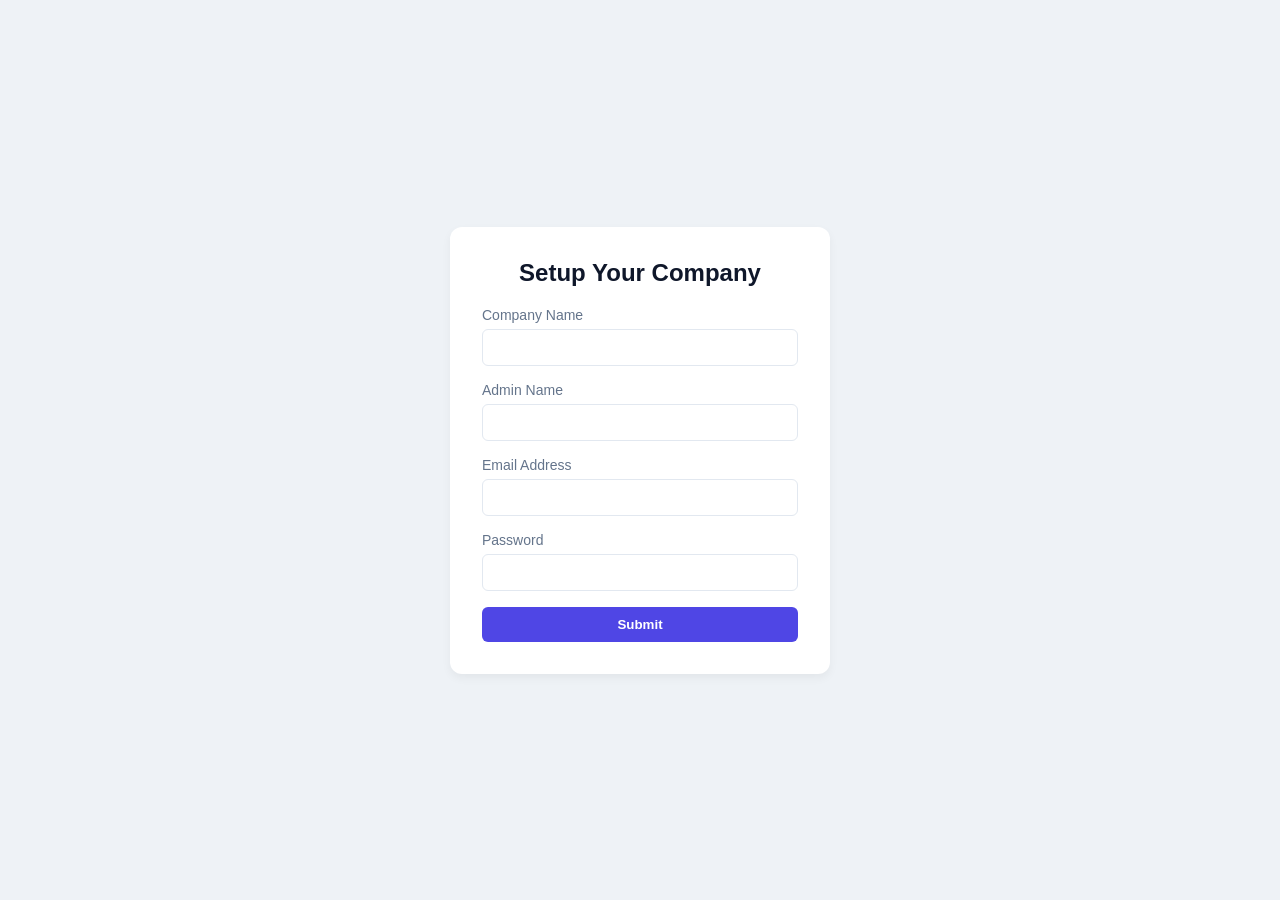
==== index.html @ 59bc57a3 "first commit" ====
<!DOCTYPE html>
<html lang="en">
<head>
  <meta charset="UTF-8">
  <meta name="viewport" content="width=device-width, initial-scale=1.0">
  <title>HCM Lite - Login</title>
  <link rel="stylesheet" href="css/style.css">
</head>
<body style="justify-content: center; align-items: center; background: #eef2f6;">
  <div style="background: white; padding: 32px; border-radius: 12px; width: 380px; box-shadow: 0 4px 10px rgba(0,0,0,0.05);">
    <h2 id="formTitle" style="margin-bottom: 20px; text-align: center;">Login to HCM Lite</h2>
    
    <form id="authForm">
      <div id="companySetupFields" style="display: none;">
        <div class="form-group">
          <label>Company Name</label>
          <input type="text" id="setupCompanyName">
        </div>
        <div class="form-group">
          <label>Admin Name</label>
          <input type="text" id="setupAdminName">
        </div>
      </div>

      <div class="form-group">
        <label>Email Address</label>
        <input type="email" id="authEmail" required>
      </div>

      <div class="form-group">
        <label>Password</label>
        <input type="password" id="authPassword" required>
      </div>

      <button type="submit" class="btn-primary" style="width: 100%;">Submit</button>
    </form>
  </div>

  <script src="js/storage.js"></script>
  <script src="js/auth.js"></script>
  <script>
    const company = DB.getCompany();
    const setupFields = document.getElementById("companySetupFields");
    const formTitle = document.getElementById("formTitle");

    if (!company) {
      formTitle.innerText = "Setup Your Company";
      setupFields.style.display = "block";
    }

    document.getElementById("authForm").addEventListener("submit", (e) => {
      e.preventDefault();
      
      if (!company) {
        const compName = document.getElementById("setupCompanyName").value;
        const adminName = document.getElementById("setupAdminName").value;
        const email = document.getElementById("authEmail").value;
        const password = document.getElementById("authPassword").value;

        DB.setCompany({
          name: compName,
          startTime: "09:00",
          graceMinutes: 15,
          leaveQuota: 20
        });

        const adminUser = {
          id: Date.now(),
          name: adminName,
          email: email,
          password: password,
          role: "admin",
          department: "Management",
          salary: 0
        };

        DB.setUsers([adminUser]);
        DB.setSession(adminUser);
        window.location.href = "admin.html";
      } else {
        const email = document.getElementById("authEmail").value;
        const password = document.getElementById("authPassword").value;
        const users = DB.getUsers();

        const user = users.find(u => u.email === email && u.password === password);
        if (user) {
          DB.setSession(user);
          if (user.role === "admin") window.location.href = "admin.html";
          else window.location.href = "employee.html";
        } else {
          alert("Invalid Email or Password");
        }
      }
    });
  </script>
</body>
</html>
---- css/style.css ----
:root {
  --primary: #4f46e5;
  --primary-hover: #4338ca;
  --bg-main: #f8fafc;
  --card-bg: #ffffff;
  --text-dark: #0f172a;
  --text-muted: #64748b;
  --border-color: #e2e8f0;
  --success: #10b981;
  --warning: #f59e0b;
  --danger: #ef4444;
}

* {
  box-sizing: border-box;
  margin: 0;
  padding: 0;
  font-family: -apple-system, BlinkMacSystemFont, "Segoe UI", Roboto, Helvetica, Arial, sans-serif;
}

body {
  background-color: var(--bg-main);
  color: var(--text-dark);
  min-height: 100vh;
  display: flex;
  overflow-x: hidden;
}

.sidebar {
  width: 260px;
  background: var(--card-bg);
  border-right: 1px solid var(--border-color);
  display: flex;
  flex-direction: column;
  position: fixed;
  height: 100vh;
  top: 0;
  left: 0;
  z-index: 100;
}

.sidebar-header {
  padding: 20px;
  border-bottom: 1px solid var(--border-color);
}

.sidebar-header h2 {
  font-size: 1.25rem;
  color: var(--primary);
}

.sidebar-nav {
  padding: 20px 0;
  flex: 1;
}

.sidebar-nav a {
  display: flex;
  align-items: center;
  padding: 12px 24px;
  color: var(--text-muted);
  text-decoration: none;
  font-weight: 500;
  transition: all 0.2s;
}

.sidebar-nav a:hover, .sidebar-nav a.active {
  color: var(--primary);
  background: #f1f5f9;
  border-left: 4px solid var(--primary);
}

.main-wrapper {
  margin-left: 260px;
  flex: 1;
  display: flex;
  flex-direction: column;
  min-width: 0;
}

header {
  height: 64px;
  background: var(--card-bg);
  border-bottom: 1px solid var(--border-color);
  display: flex;
  align-items: center;
  justify-content: space-between;
  padding: 0 32px;
}

.header-user {
  display: flex;
  align-items: center;
  gap: 16px;
}

.btn-logout {
  background: transparent;
  border: 1px solid var(--border-color);
  padding: 6px 12px;
  border-radius: 6px;
  cursor: pointer;
}

.content-area {
  padding: 24px;
  flex: 1;
  max-width: 100%;
}

.card-grid {
  display: grid;
  grid-template-columns: repeat(auto-fit, minmax(200px, 1fr));
  gap: 16px;
  margin-bottom: 24px;
}

.stat-card {
  background: var(--card-bg);
  padding: 20px;
  border-radius: 8px;
  border: 1px solid var(--border-color);
}

.stat-card h3 {
  font-size: 0.875rem;
  color: var(--text-muted);
  margin-bottom: 8px;
}

.stat-card .value {
  font-size: 1.75rem;
  font-weight: 700;
}

.charts-container {
  display: grid;
  grid-template-columns: 2fr 1fr;
  gap: 20px;
  width: 100%;
}

.chart-box {
  background: var(--card-bg);
  padding: 20px;
  border-radius: 8px;
  border: 1px solid var(--border-color);
  min-width: 0;
}

.data-table-container {
  background: var(--card-bg);
  border-radius: 8px;
  border: 1px solid var(--border-color);
  overflow-x: auto;
}

table {
  width: 100%;
  border-collapse: collapse;
  text-align: left;
}

th, td {
  padding: 12px 16px;
  border-bottom: 1px solid var(--border-color);
}

th {
  background: #f8fafc;
  font-size: 0.75rem;
  text-transform: uppercase;
  color: var(--text-muted);
}

.btn-primary {
  background: var(--primary);
  color: white;
  border: none;
  padding: 10px 18px;
  border-radius: 6px;
  font-weight: 600;
  cursor: pointer;
}

.btn-primary:hover {
  background: var(--primary-hover);
}

.form-group {
  margin-bottom: 16px;
}

.form-group label {
  display: block;
  font-size: 0.875rem;
  margin-bottom: 6px;
  color: var(--text-muted);
}

.form-group input, .form-group select {
  width: 100%;
  padding: 10px;
  border: 1px solid var(--border-color);
  border-radius: 6px;
}

.error-text {
  color: var(--danger);
  font-size: 0.75rem;
  margin-top: 4px;
}

.badge {
  padding: 4px 8px;
  border-radius: 12px;
  font-size: 0.75rem;
  font-weight: 600;
}

.badge-success { background: #d1fae5; color: #065f46; }
.badge-warning { background: #fef3c7; color: #92400e; }
.badge-danger { background: #fee2e2; color: #991b1b; }

.chat-toggle-btn {
  position: fixed;
  bottom: 24px;
  right: 24px;
  background: var(--primary);
  color: white;
  border: none;
  padding: 12px 20px;
  border-radius: 30px;
  font-weight: 600;
  cursor: pointer;
  box-shadow: 0 4px 12px rgba(0,0,0,0.15);
  z-index: 1001;
}

.chat-widget {
  position: fixed;
  bottom: 80px;
  right: 24px;
  width: 320px;
  height: 400px;
  background: var(--card-bg);
  border: 1px solid var(--border-color);
  border-radius: 12px;
  box-shadow: 0 10px 25px -3px rgba(0,0,0,0.15);
  display: none;
  flex-direction: column;
  z-index: 1000;
}

.chat-widget.active {
  display: flex;
}

.chat-header {
  padding: 12px 16px;
  background: var(--primary);
  color: white;
  border-radius: 12px 12px 0 0;
  font-weight: 600;
  display: flex;
  justify-content: space-between;
  align-items: center;
}

.chat-messages {
  flex: 1;
  padding: 12px;
  overflow-y: auto;
  display: flex;
  flex-direction: column;
  gap: 8px;
}

.chat-msg {
  padding: 8px 12px;
  border-radius: 8px;
  max-width: 80%;
  font-size: 0.875rem;
}

.chat-msg.user {
  background: #e0e7ff;
  align-self: flex-end;
}

.chat-msg.bot {
  background: #f1f5f9;
  align-self: flex-start;
}

.chat-input {
  display: flex;
  padding: 8px;
  border-top: 1px solid var(--border-color);
}

.chat-input input {
  flex: 1;
  border: none;
  padding: 6px;
  outline: none;
}

@media (max-width: 1024px) {
  .charts-container {
    grid-template-columns: 1fr;
  }
}

@media (max-width: 768px) {
  .sidebar {
    width: 100%;
    height: auto;
    position: relative;
  }
  .main-wrapper {
    margin-left: 0;
  }
  .content-area {
    padding: 16px;
  }
}

@media print {
  .sidebar, header, .btn-primary, .chat-widget, .chat-toggle-btn {
    display: none !important;
  }
  .main-wrapper {
    margin-left: 0 !important;
  }
}
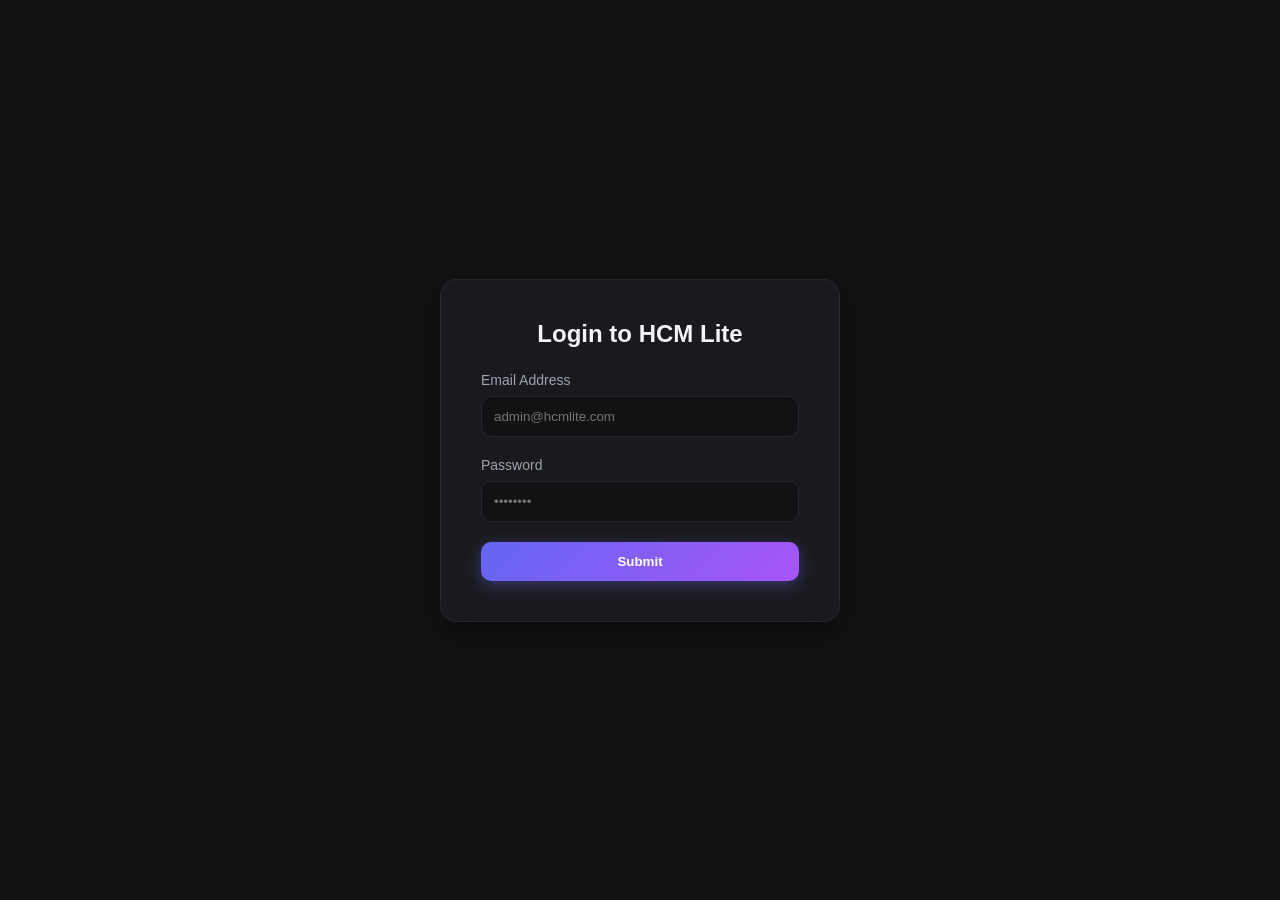
==== commit bc01bdb3: "first-commit" ====
--- a/index.html
+++ b/index.html
@@ -3,95 +3,50 @@
 <head>
   <meta charset="UTF-8">
   <meta name="viewport" content="width=device-width, initial-scale=1.0">
-  <title>HCM Lite - Login</title>
+  <title>Login - HCM Lite</title>
   <link rel="stylesheet" href="css/style.css">
+  <style>
+    body {
+      display: flex;
+      justify-content: center;
+      align-items: center;
+      height: 100vh;
+      background-color: var(--bg-main);
+    }
+    .login-card {
+      background: var(--card-bg);
+      padding: 40px;
+      border-radius: 16px;
+      border: 1px solid var(--border-color);
+      width: 100%;
+      max-width: 400px;
+      box-shadow: 0 10px 30px rgba(0,0,0,0.4);
+    }
+    .login-card h2 {
+      margin-bottom: 24px;
+      color: var(--text-dark);
+      text-align: center;
+    }
+  </style>
 </head>
-<body style="justify-content: center; align-items: center; background: #eef2f6;">
-  <div style="background: white; padding: 32px; border-radius: 12px; width: 380px; box-shadow: 0 4px 10px rgba(0,0,0,0.05);">
-    <h2 id="formTitle" style="margin-bottom: 20px; text-align: center;">Login to HCM Lite</h2>
-    
-    <form id="authForm">
-      <div id="companySetupFields" style="display: none;">
-        <div class="form-group">
-          <label>Company Name</label>
-          <input type="text" id="setupCompanyName">
-        </div>
-        <div class="form-group">
-          <label>Admin Name</label>
-          <input type="text" id="setupAdminName">
-        </div>
-      </div>
-
+<body>
+  <div class="login-card">
+    <h2>Login to HCM Lite</h2>
+    <form id="loginForm" onsubmit="handleLogin(event)">
       <div class="form-group">
         <label>Email Address</label>
-        <input type="email" id="authEmail" required>
+        <input type="email" id="loginEmail" required placeholder="admin@hcmlite.com">
       </div>
-
       <div class="form-group">
         <label>Password</label>
-        <input type="password" id="authPassword" required>
+        <input type="password" id="loginPassword" required placeholder="••••••••">
       </div>
-
+      <div id="loginError" class="error-text" style="margin-bottom: 12px; text-align: center;"></div>
       <button type="submit" class="btn-primary" style="width: 100%;">Submit</button>
     </form>
   </div>
 
   <script src="js/storage.js"></script>
   <script src="js/auth.js"></script>
-  <script>
-    const company = DB.getCompany();
-    const setupFields = document.getElementById("companySetupFields");
-    const formTitle = document.getElementById("formTitle");
-
-    if (!company) {
-      formTitle.innerText = "Setup Your Company";
-      setupFields.style.display = "block";
-    }
-
-    document.getElementById("authForm").addEventListener("submit", (e) => {
-      e.preventDefault();
-      
-      if (!company) {
-        const compName = document.getElementById("setupCompanyName").value;
-        const adminName = document.getElementById("setupAdminName").value;
-        const email = document.getElementById("authEmail").value;
-        const password = document.getElementById("authPassword").value;
-
-        DB.setCompany({
-          name: compName,
-          startTime: "09:00",
-          graceMinutes: 15,
-          leaveQuota: 20
-        });
-
-        const adminUser = {
-          id: Date.now(),
-          name: adminName,
-          email: email,
-          password: password,
-          role: "admin",
-          department: "Management",
-          salary: 0
-        };
-
-        DB.setUsers([adminUser]);
-        DB.setSession(adminUser);
-        window.location.href = "admin.html";
-      } else {
-        const email = document.getElementById("authEmail").value;
-        const password = document.getElementById("authPassword").value;
-        const users = DB.getUsers();
-
-        const user = users.find(u => u.email === email && u.password === password);
-        if (user) {
-          DB.setSession(user);
-          if (user.role === "admin") window.location.href = "admin.html";
-          else window.location.href = "employee.html";
-        } else {
-          alert("Invalid Email or Password");
-        }
-      }
-    });
-  </script>
 </body>
 </html>
--- a/css/style.css
+++ b/css/style.css
@@ -1,11 +1,11 @@
 :root {
-  --primary: #4f46e5;
-  --primary-hover: #4338ca;
-  --bg-main: #f8fafc;
-  --card-bg: #ffffff;
-  --text-dark: #0f172a;
-  --text-muted: #64748b;
-  --border-color: #e2e8f0;
+  --bg-main: #121214;
+  --card-bg: #1a1a1e;
+  --primary: #6366f1;
+  --primary-gradient: linear-gradient(135deg, #6366f1 0%, #a855f7 100%);
+  --text-dark: #f3f4f6;
+  --text-muted: #9ca3af;
+  --border-color: #27272a;
   --success: #10b981;
   --warning: #f59e0b;
   --danger: #ef4444;
@@ -37,37 +37,44 @@
   top: 0;
   left: 0;
   z-index: 100;
+  transition: transform 0.3s ease;
 }
 
 .sidebar-header {
-  padding: 20px;
-  border-bottom: 1px solid var(--border-color);
+  padding: 24px;
+  display: flex;
+  justify-content: space-between;
+  align-items: center;
 }
 
 .sidebar-header h2 {
   font-size: 1.25rem;
-  color: var(--primary);
+  color: var(--text-dark);
+  font-weight: 700;
 }
 
 .sidebar-nav {
-  padding: 20px 0;
+  padding: 10px 0;
   flex: 1;
 }
 
 .sidebar-nav a {
   display: flex;
   align-items: center;
-  padding: 12px 24px;
+  padding: 14px 24px;
   color: var(--text-muted);
   text-decoration: none;
   font-weight: 500;
+  font-size: 0.95rem;
   transition: all 0.2s;
+  border-radius: 0 25px 25px 0;
+  margin: 4px 12px 4px 0;
 }
 
 .sidebar-nav a:hover, .sidebar-nav a.active {
-  color: var(--primary);
-  background: #f1f5f9;
-  border-left: 4px solid var(--primary);
+  color: #ffffff;
+  background: var(--primary-gradient);
+  box-shadow: 0 4px 15px rgba(99, 102, 241, 0.4);
 }
 
 .main-wrapper {
@@ -76,12 +83,13 @@
   display: flex;
   flex-direction: column;
   min-width: 0;
+  width: calc(100% - 260px);
+  background-color: var(--bg-main);
 }
 
 header {
-  height: 64px;
-  background: var(--card-bg);
-  border-bottom: 1px solid var(--border-color);
+  height: 72px;
+  background: var(--bg-main);
   display: flex;
   align-items: center;
   justify-content: space-between;
@@ -92,161 +100,196 @@
   display: flex;
   align-items: center;
   gap: 16px;
+  color: var(--text-muted);
+}
+
+.mobile-menu-btn {
+  display: none;
+  background: none;
+  border: none;
+  font-size: 1.5rem;
+  cursor: pointer;
+  color: var(--text-dark);
 }
 
 .btn-logout {
-  background: transparent;
-  border: 1px solid var(--border-color);
-  padding: 6px 12px;
-  border-radius: 6px;
+  background: var(--card-bg);
+  color: var(--text-muted);
+  border: 1px solid var(--border-color);
+  padding: 8px 16px;
+  border-radius: 8px;
   cursor: pointer;
+  transition: all 0.2s;
+}
+
+.btn-logout:hover {
+  color: #fff;
+  background: #27272a;
 }
 
 .content-area {
-  padding: 24px;
+  padding: 32px;
   flex: 1;
   max-width: 100%;
 }
 
 .card-grid {
   display: grid;
-  grid-template-columns: repeat(auto-fit, minmax(200px, 1fr));
-  gap: 16px;
-  margin-bottom: 24px;
+  grid-template-columns: repeat(auto-fit, minmax(220px, 1fr));
+  gap: 20px;
+  margin-bottom: 32px;
 }
 
 .stat-card {
   background: var(--card-bg);
-  padding: 20px;
-  border-radius: 8px;
-  border: 1px solid var(--border-color);
+  padding: 24px;
+  border-radius: 16px;
+  border: 1px solid var(--border-color);
+  box-shadow: 0 4px 20px rgba(0,0,0,0.2);
 }
 
 .stat-card h3 {
   font-size: 0.875rem;
   color: var(--text-muted);
-  margin-bottom: 8px;
+  margin-bottom: 12px;
+  font-weight: 500;
 }
 
 .stat-card .value {
-  font-size: 1.75rem;
+  font-size: 2rem;
   font-weight: 700;
+  color: var(--text-dark);
 }
 
 .charts-container {
   display: grid;
   grid-template-columns: 2fr 1fr;
-  gap: 20px;
+  gap: 24px;
   width: 100%;
 }
 
 .chart-box {
   background: var(--card-bg);
-  padding: 20px;
-  border-radius: 8px;
+  padding: 24px;
+  border-radius: 16px;
   border: 1px solid var(--border-color);
   min-width: 0;
+  box-shadow: 0 4px 20px rgba(0,0,0,0.2);
 }
 
 .data-table-container {
   background: var(--card-bg);
-  border-radius: 8px;
+  border-radius: 16px;
   border: 1px solid var(--border-color);
   overflow-x: auto;
+  width: 100%;
+  box-shadow: 0 4px 20px rgba(0,0,0,0.2);
 }
 
 table {
   width: 100%;
   border-collapse: collapse;
   text-align: left;
+  min-width: 500px;
 }
 
 th, td {
-  padding: 12px 16px;
+  padding: 16px 20px;
   border-bottom: 1px solid var(--border-color);
+  color: var(--text-dark);
 }
 
 th {
-  background: #f8fafc;
+  background: rgba(255, 255, 255, 0.02);
   font-size: 0.75rem;
   text-transform: uppercase;
   color: var(--text-muted);
+  letter-spacing: 0.05em;
 }
 
 .btn-primary {
-  background: var(--primary);
+  background: var(--primary-gradient);
   color: white;
   border: none;
-  padding: 10px 18px;
-  border-radius: 6px;
+  padding: 12px 20px;
+  border-radius: 10px;
   font-weight: 600;
   cursor: pointer;
+  box-shadow: 0 4px 15px rgba(99, 102, 241, 0.4);
+  transition: opacity 0.2s;
 }
 
 .btn-primary:hover {
-  background: var(--primary-hover);
+  opacity: 0.9;
 }
 
 .form-group {
-  margin-bottom: 16px;
+  margin-bottom: 20px;
 }
 
 .form-group label {
   display: block;
   font-size: 0.875rem;
-  margin-bottom: 6px;
+  margin-bottom: 8px;
   color: var(--text-muted);
 }
 
 .form-group input, .form-group select {
   width: 100%;
-  padding: 10px;
-  border: 1px solid var(--border-color);
-  border-radius: 6px;
+  padding: 12px;
+  background: var(--bg-main);
+  border: 1px solid var(--border-color);
+  color: var(--text-dark);
+  border-radius: 10px;
+  outline: none;
+}
+
+.form-group input:focus, .form-group select:focus {
+  border-color: var(--primary);
 }
 
 .error-text {
   color: var(--danger);
   font-size: 0.75rem;
-  margin-top: 4px;
+  margin-top: 6px;
 }
 
 .badge {
-  padding: 4px 8px;
-  border-radius: 12px;
+  padding: 6px 12px;
+  border-radius: 20px;
   font-size: 0.75rem;
   font-weight: 600;
 }
 
-.badge-success { background: #d1fae5; color: #065f46; }
-.badge-warning { background: #fef3c7; color: #92400e; }
-.badge-danger { background: #fee2e2; color: #991b1b; }
+.badge-success { background: rgba(16, 185, 129, 0.15); color: #34d399; }
+.badge-warning { background: rgba(245, 158, 11, 0.15); color: #fbbf24; }
+.badge-danger { background: rgba(239, 68, 68, 0.15); color: #f87171; }
 
 .chat-toggle-btn {
   position: fixed;
   bottom: 24px;
   right: 24px;
-  background: var(--primary);
+  background: var(--primary-gradient);
   color: white;
   border: none;
-  padding: 12px 20px;
+  padding: 14px 24px;
   border-radius: 30px;
   font-weight: 600;
   cursor: pointer;
-  box-shadow: 0 4px 12px rgba(0,0,0,0.15);
+  box-shadow: 0 6px 20px rgba(99, 102, 241, 0.5);
   z-index: 1001;
 }
 
 .chat-widget {
   position: fixed;
-  bottom: 80px;
+  bottom: 90px;
   right: 24px;
-  width: 320px;
-  height: 400px;
-  background: var(--card-bg);
-  border: 1px solid var(--border-color);
-  border-radius: 12px;
-  box-shadow: 0 10px 25px -3px rgba(0,0,0,0.15);
+  width: 340px;
+  height: 420px;
+  background: var(--card-bg) !important;
+  border: 1px solid var(--border-color);
+  border-radius: 16px;
+  box-shadow: 0 10px 30px rgba(0,0,0,0.4);
   display: none;
   flex-direction: column;
   z-index: 1000;
@@ -257,10 +300,10 @@
 }
 
 .chat-header {
-  padding: 12px 16px;
-  background: var(--primary);
+  padding: 16px;
+  background: var(--primary-gradient);
   color: white;
-  border-radius: 12px 12px 0 0;
+  border-radius: 16px 16px 0 0;
   font-weight: 600;
   display: flex;
   justify-content: space-between;
@@ -269,41 +312,75 @@
 
 .chat-messages {
   flex: 1;
+  padding: 16px;
+  overflow-y: auto;
+  display: flex;
+  flex-direction: column;
+  gap: 10px;
+  color: var(--text-dark);
+}
+
+.chat-msg {
+  padding: 10px 14px;
+  border-radius: 10px;
+  max-width: 80%;
+  font-size: 0.875rem;
+}
+
+.chat-msg.user {
+  background: rgba(99, 102, 241, 0.2);
+  color: #a5b4fc;
+  align-self: flex-end;
+}
+
+.chat-msg.bot {
+  background: rgba(255, 255, 255, 0.05);
+  color: var(--text-dark);
+  align-self: flex-start;
+}
+
+.chat-input {
+  display: flex;
   padding: 12px;
-  overflow-y: auto;
-  display: flex;
-  flex-direction: column;
-  gap: 8px;
-}
-
-.chat-msg {
+  border-top: 1px solid var(--border-color);
+  background: var(--card-bg);
+  border-radius: 0 0 16px 16px;
+}
+
+.chat-input input {
+  flex: 1;
+  background: var(--bg-main);
+  border: 1px solid var(--border-color);
+  color: var(--text-dark);
   padding: 8px 12px;
   border-radius: 8px;
-  max-width: 80%;
-  font-size: 0.875rem;
-}
-
-.chat-msg.user {
-  background: #e0e7ff;
-  align-self: flex-end;
-}
-
-.chat-msg.bot {
-  background: #f1f5f9;
-  align-self: flex-start;
-}
-
-.chat-input {
-  display: flex;
-  padding: 8px;
-  border-top: 1px solid var(--border-color);
-}
-
-.chat-input input {
-  flex: 1;
-  border: none;
-  padding: 6px;
   outline: none;
+}
+
+div[style*="background: white"], 
+div[style*="background: #fff"], 
+div[style*="background:#fff"], 
+div[style*="background:#ffffff"],
+div[style*="background: white;"] {
+  background: var(--card-bg) !important;
+  color: var(--text-dark) !important;
+  border: 1px solid var(--border-color) !important;
+}
+
+div[style*="background: white"] input, 
+div[style*="background: white"] select,
+div[style*="background: #fff"] input,
+div[style*="background: #fff"] select {
+  background: var(--bg-main) !important;
+  color: var(--text-dark) !important;
+  border: 1px solid var(--border-color) !important;
+}
+
+div[style*="background: white"] p,
+div[style*="background: white"] h2,
+div[style*="background: white"] h3,
+div[style*="background: white"] label {
+  color: var(--text-dark) !important;
 }
 
 @media (max-width: 1024px) {
@@ -314,23 +391,34 @@
 
 @media (max-width: 768px) {
   .sidebar {
-    width: 100%;
-    height: auto;
-    position: relative;
+    transform: translateX(-100%);
+  }
+  .sidebar.mobile-open {
+    transform: translateX(0);
   }
   .main-wrapper {
     margin-left: 0;
+    width: 100%;
+  }
+  .mobile-menu-btn {
+    display: inline-block;
   }
   .content-area {
-    padding: 16px;
+    padding: 20px;
+  }
+  .chat-widget {
+    width: calc(100% - 32px);
+    right: 16px;
+    bottom: 16px;
   }
 }
 
 @media print {
-  .sidebar, header, .btn-primary, .chat-widget, .chat-toggle-btn {
+  .sidebar, header, .btn-primary, .mobile-menu-btn {
     display: none !important;
   }
   .main-wrapper {
     margin-left: 0 !important;
+    width: 100% !important;
   }
 }
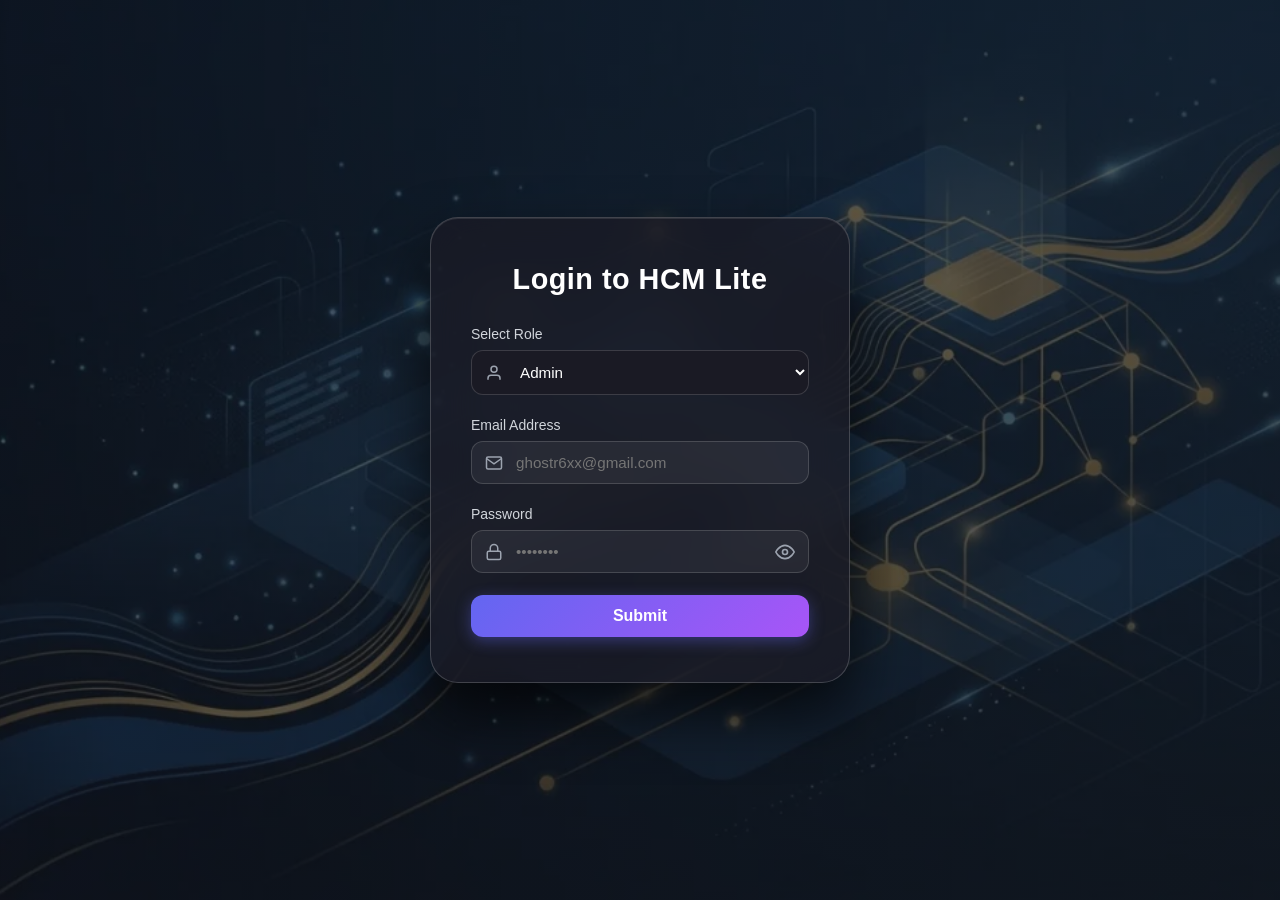
==== commit f4a8fe6f: "first commit" ====
--- a/index.html
+++ b/index.html
@@ -3,43 +3,37 @@
 <head>
   <meta charset="UTF-8">
   <meta name="viewport" content="width=device-width, initial-scale=1.0">
-  <title>Login - HCM Lite</title>
+  <title>Login to HCM Lite</title>
   <link rel="stylesheet" href="css/style.css">
-  <style>
-    body {
-      display: flex;
-      justify-content: center;
-      align-items: center;
-      height: 100vh;
-      background-color: var(--bg-main);
-    }
-    .login-card {
-      background: var(--card-bg);
-      padding: 40px;
-      border-radius: 16px;
-      border: 1px solid var(--border-color);
-      width: 100%;
-      max-width: 400px;
-      box-shadow: 0 10px 30px rgba(0,0,0,0.4);
-    }
-    .login-card h2 {
-      margin-bottom: 24px;
-      color: var(--text-dark);
-      text-align: center;
-    }
-  </style>
 </head>
 <body>
   <div class="login-card">
     <h2>Login to HCM Lite</h2>
     <form id="loginForm" onsubmit="handleLogin(event)">
       <div class="form-group">
+        <label>Select Role</label>
+        <div class="input-wrapper">
+          <svg class="left-icon" viewBox="0 0 24 24" stroke-width="2"><path d="M20 21v-2a4 4 0 0 0-4-4H8a4 4 0 0 0-4 4v2"></path><circle cx="12" cy="7" r="4"></circle></svg>
+          <select id="loginRole" required>
+            <option value="admin">Admin</option>
+            <option value="employee">Employee</option>
+          </select>
+        </div>
+      </div>
+      <div class="form-group">
         <label>Email Address</label>
-        <input type="email" id="loginEmail" required placeholder="admin@hcmlite.com">
+        <div class="input-wrapper">
+          <svg class="left-icon" viewBox="0 0 24 24" stroke-width="2"><path d="M4 4h16c1.1 0 2 .9 2 2v12c0 1.1-.9 2-2 2H4c-1.1 0-2-.9-2-2V6c0-1.1.9-2 2-2z"></path><polyline points="22,6 12,13 2,6"></polyline></svg>
+          <input type="email" id="loginEmail" required placeholder="ghostr6xx@gmail.com">
+        </div>
       </div>
       <div class="form-group">
         <label>Password</label>
-        <input type="password" id="loginPassword" required placeholder="••••••••">
+        <div class="input-wrapper">
+          <svg class="left-icon" viewBox="0 0 24 24" stroke-width="2"><rect x="3" y="11" width="18" height="11" rx="2" ry="2"></rect><path d="M7 11V7a5 5 0 0 1 10 0v4"></path></svg>
+          <input type="password" id="loginPassword" required placeholder="••••••••">
+          <svg class="toggle-password" id="eyeIcon" viewBox="0 0 24 24" stroke-width="2" onclick="togglePassword()"><path d="M1 12s4-8 11-8 11 8 11 8-4 8-11 8-11-8-11-8z"></path><circle cx="12" cy="12" r="3"></circle></svg>
+        </div>
       </div>
       <div id="loginError" class="error-text" style="margin-bottom: 12px; text-align: center;"></div>
       <button type="submit" class="btn-primary" style="width: 100%;">Submit</button>
@@ -48,5 +42,18 @@
 
   <script src="js/storage.js"></script>
   <script src="js/auth.js"></script>
+  <script>
+    function togglePassword() {
+      const pwdInput = document.getElementById("loginPassword");
+      const eyeIcon = document.getElementById("eyeIcon");
+      if (pwdInput.type === "password") {
+        pwdInput.type = "text";
+        eyeIcon.innerHTML = '<path d="M17.94 17.94A10.07 10.07 0 0 1 12 20c-7 0-11-8-11-8a18.45 18.45 0 0 1 5.06-5.94M9.9 4.24A9.12 9.12 0 0 1 12 4c7 0 11 8 11 8a18.5 18.5 0 0 1-2.16 3.19m-6.72-1.07a3 3 0 1 1-4.24-4.24"></path><line x1="1" y1="1" x2="23" y2="23"></line>';
+      } else {
+        pwdInput.type = "password";
+        eyeIcon.innerHTML = '<path d="M1 12s4-8 11-8 11 8 11 8-4 8-11 8-11-8-11-8z"></path><circle cx="12" cy="12" r="3"></circle>';
+      }
+    }
+  </script>
 </body>
 </html>
--- a/css/style.css
+++ b/css/style.css
@@ -19,16 +19,114 @@
 }
 
 body {
-  background-color: var(--bg-main);
+  background: linear-gradient(135deg, rgba(18, 18, 20, 0.6), rgba(18, 18, 20, 0.75)), 
+              url('/images/bg-image.jpg') no-repeat center center fixed;
+  background-size: cover;
   color: var(--text-dark);
   min-height: 100vh;
   display: flex;
+  justify-content: center;
+  align-items: center;
   overflow-x: hidden;
+}
+
+.login-card {
+  position: relative;
+  z-index: 2;
+  background: rgba(26, 26, 36, 0.75);
+  backdrop-filter: blur(25px);
+  -webkit-backdrop-filter: blur(25px);
+  padding: 45px 40px;
+  border-radius: 28px;
+  border: 1px solid rgba(255, 255, 255, 0.18);
+  width: 100%;
+  max-width: 420px;
+  box-shadow: 0 30px 60px rgba(0, 0, 0, 0.7), inset 0 1px 0 rgba(255, 255, 255, 0.1);
+}
+
+.login-card h2 {
+  text-align: center;
+  font-size: 1.8rem;
+  font-weight: 600;
+  color: #ffffff;
+  margin-bottom: 30px;
+  letter-spacing: 0.5px;
+}
+
+.form-group {
+  margin-bottom: 22px;
+}
+
+.form-group label {
+  display: block;
+  font-size: 0.875rem;
+  margin-bottom: 8px;
+  color: #d1d5db;
+}
+
+.input-wrapper {
+  position: relative;
+  display: flex;
+  align-items: center;
+}
+
+.input-wrapper svg.left-icon {
+  position: absolute;
+  left: 14px;
+  width: 18px;
+  height: 18px;
+  stroke: #9ca3af;
+  fill: none;
+  pointer-events: none;
+  z-index: 2;
+}
+
+.input-wrapper input, .input-wrapper select {
+  width: 100%;
+  padding: 12px 16px 12px 44px;
+  background: rgba(255, 255, 255, 0.06);
+  border: 1px solid rgba(255, 255, 255, 0.15);
+  color: #ffffff;
+  border-radius: 12px;
+  outline: none;
+  font-size: 0.95rem;
+  transition: all 0.3s ease;
+}
+
+.input-wrapper select {
+  appearance: auto;
+  -webkit-appearance: auto;
+  cursor: pointer;
+  background-color: #1a1a24;
+  color: #ffffff;
+}
+
+.input-wrapper select option {
+  background-color: #1a1a24;
+  color: #ffffff;
+  padding: 10px;
+}
+
+.input-wrapper input:focus, .input-wrapper select:focus {
+  border-color: rgba(99, 102, 241, 0.8);
+  background: rgba(255, 255, 255, 0.09);
+  box-shadow: 0 0 15px rgba(99, 102, 241, 0.3);
+}
+
+.toggle-password {
+  position: absolute;
+  right: 14px;
+  width: 20px;
+  height: 20px;
+  stroke: #9ca3af;
+  cursor: pointer;
+  fill: none;
 }
 
 .sidebar {
   width: 260px;
-  background: var(--card-bg);
+  background: rgba(26, 26, 34, 0.9);
+  backdrop-filter: blur(12px);
   border-right: 1px solid var(--border-color);
   display: flex;
   flex-direction: column;
@@ -84,16 +182,18 @@
   flex-direction: column;
   min-width: 0;
   width: calc(100% - 260px);
-  background-color: var(--bg-main);
+  background: transparent;
 }
 
 header {
   height: 72px;
-  background: var(--bg-main);
+  background: rgba(18, 18, 20, 0.75);
+  backdrop-filter: blur(12px);
   display: flex;
   align-items: center;
   justify-content: space-between;
   padding: 0 32px;
+  border-bottom: 1px solid var(--border-color);
 }
 
 .header-user {
@@ -141,11 +241,19 @@
 }
 
 .stat-card {
-  background: var(--card-bg);
+  background: rgba(26, 26, 34, 0.85);
+  backdrop-filter: blur(12px);
   padding: 24px;
   border-radius: 16px;
-  border: 1px solid var(--border-color);
-  box-shadow: 0 4px 20px rgba(0,0,0,0.2);
+  border: 1px solid rgba(99, 102, 241, 0.2);
+  box-shadow: 0 4px 20px rgba(0,0,0,0.3);
+  transition: all 0.3s ease;
+}
+
+.stat-card:hover {
+  transform: translateY(-4px);
+  border-color: rgba(168, 85, 247, 0.5);
+  box-shadow: 0 10px 30px rgba(99, 102, 241, 0.2);
 }
 
 .stat-card h3 {
@@ -169,21 +277,23 @@
 }
 
 .chart-box {
-  background: var(--card-bg);
+  background: rgba(26, 26, 34, 0.85);
+  backdrop-filter: blur(12px);
   padding: 24px;
   border-radius: 16px;
   border: 1px solid var(--border-color);
   min-width: 0;
-  box-shadow: 0 4px 20px rgba(0,0,0,0.2);
+  box-shadow: 0 4px 20px rgba(0,0,0,0.3);
 }
 
 .data-table-container {
-  background: var(--card-bg);
+  background: rgba(26, 26, 34, 0.85);
+  backdrop-filter: blur(12px);
   border-radius: 16px;
   border: 1px solid var(--border-color);
   overflow-x: auto;
   width: 100%;
-  box-shadow: 0 4px 20px rgba(0,0,0,0.2);
+  box-shadow: 0 4px 20px rgba(0,0,0,0.3);
 }
 
 table {
@@ -212,40 +322,17 @@
   color: white;
   border: none;
   padding: 12px 20px;
-  border-radius: 10px;
+  border-radius: 12px;
   font-weight: 600;
+  font-size: 1rem;
   cursor: pointer;
   box-shadow: 0 4px 15px rgba(99, 102, 241, 0.4);
-  transition: opacity 0.2s;
+  transition: all 0.3s ease;
 }
 
 .btn-primary:hover {
   opacity: 0.9;
-}
-
-.form-group {
-  margin-bottom: 20px;
-}
-
-.form-group label {
-  display: block;
-  font-size: 0.875rem;
-  margin-bottom: 8px;
-  color: var(--text-muted);
-}
-
-.form-group input, .form-group select {
-  width: 100%;
-  padding: 12px;
-  background: var(--bg-main);
-  border: 1px solid var(--border-color);
-  color: var(--text-dark);
-  border-radius: 10px;
-  outline: none;
-}
-
-.form-group input:focus, .form-group select:focus {
-  border-color: var(--primary);
+  transform: translateY(-1px);
 }
 
 .error-text {
@@ -253,17 +340,6 @@
   font-size: 0.75rem;
   margin-top: 6px;
 }
-
-.badge {
-  padding: 6px 12px;
-  border-radius: 20px;
-  font-size: 0.75rem;
-  font-weight: 600;
-}
-
-.badge-success { background: rgba(16, 185, 129, 0.15); color: #34d399; }
-.badge-warning { background: rgba(245, 158, 11, 0.15); color: #fbbf24; }
-.badge-danger { background: rgba(239, 68, 68, 0.15); color: #f87171; }
 
 .chat-toggle-btn {
   position: fixed;
@@ -286,7 +362,8 @@
   right: 24px;
   width: 340px;
   height: 420px;
-  background: var(--card-bg) !important;
+  background: rgba(26, 26, 34, 0.95);
+  backdrop-filter: blur(12px);
   border: 1px solid var(--border-color);
   border-radius: 16px;
   box-shadow: 0 10px 30px rgba(0,0,0,0.4);
@@ -343,7 +420,7 @@
   display: flex;
   padding: 12px;
   border-top: 1px solid var(--border-color);
-  background: var(--card-bg);
+  background: rgba(26, 26, 34, 0.95);
   border-radius: 0 0 16px 16px;
 }
 
@@ -357,32 +434,6 @@
   outline: none;
 }
 
-div[style*="background: white"], 
-div[style*="background: #fff"], 
-div[style*="background:#fff"], 
-div[style*="background:#ffffff"],
-div[style*="background: white;"] {
-  background: var(--card-bg) !important;
-  color: var(--text-dark) !important;
-  border: 1px solid var(--border-color) !important;
-}
-
-div[style*="background: white"] input, 
-div[style*="background: white"] select,
-div[style*="background: #fff"] input,
-div[style*="background: #fff"] select {
-  background: var(--bg-main) !important;
-  color: var(--text-dark) !important;
-  border: 1px solid var(--border-color) !important;
-}
-
-div[style*="background: white"] p,
-div[style*="background: white"] h2,
-div[style*="background: white"] h3,
-div[style*="background: white"] label {
-  color: var(--text-dark) !important;
-}
-
 @media (max-width: 1024px) {
   .charts-container {
     grid-template-columns: 1fr;
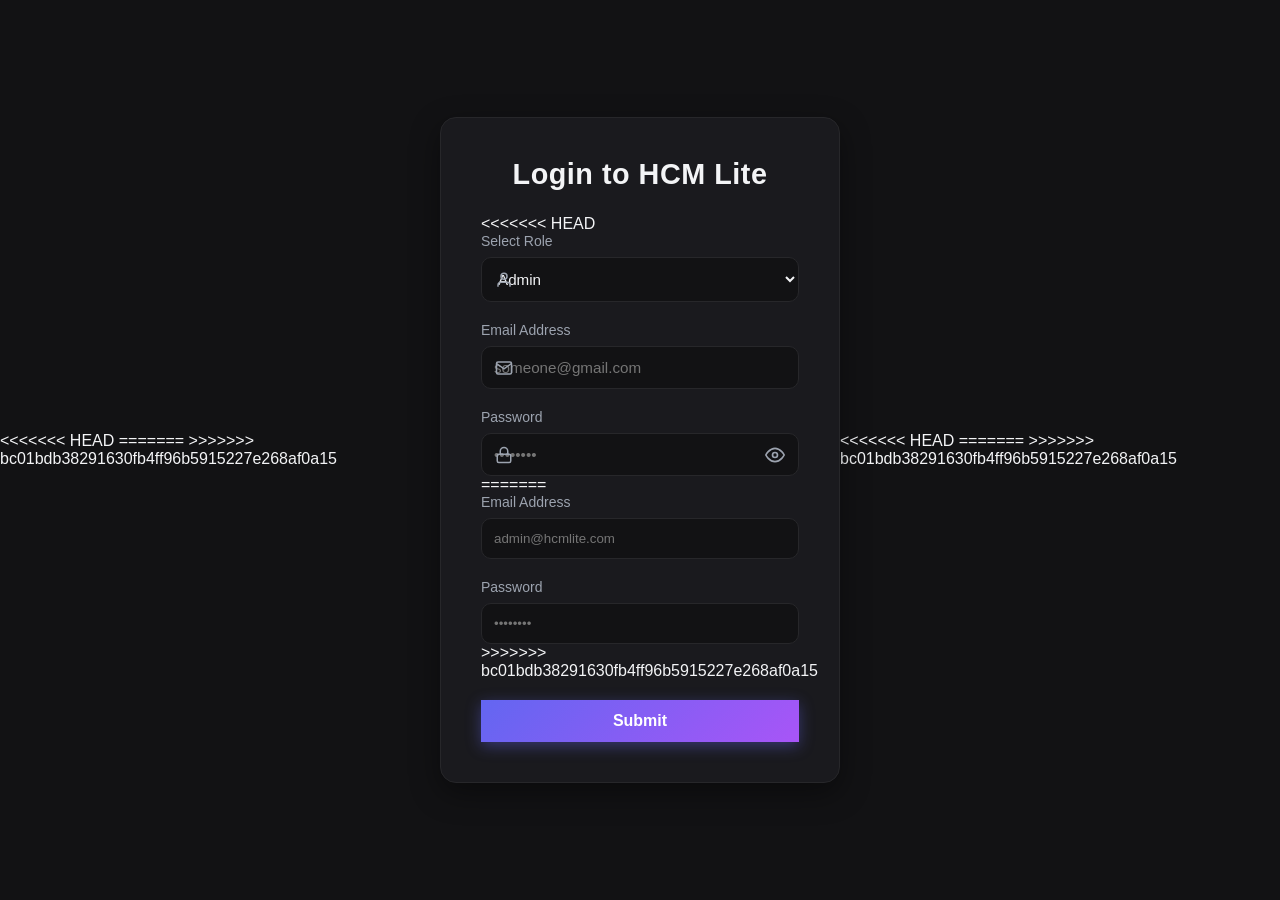
==== commit 666d9f5f: "first commit" ====
--- a/index.html
+++ b/index.html
@@ -3,14 +3,43 @@
 <head>
   <meta charset="UTF-8">
   <meta name="viewport" content="width=device-width, initial-scale=1.0">
+<<<<<<< HEAD
   <title>Login to HCM Lite</title>
   <link rel="stylesheet" href="css/style.css">
+=======
+  <title>Login - HCM Lite</title>
+  <link rel="stylesheet" href="css/style.css">
+  <style>
+    body {
+      display: flex;
+      justify-content: center;
+      align-items: center;
+      height: 100vh;
+      background-color: var(--bg-main);
+    }
+    .login-card {
+      background: var(--card-bg);
+      padding: 40px;
+      border-radius: 16px;
+      border: 1px solid var(--border-color);
+      width: 100%;
+      max-width: 400px;
+      box-shadow: 0 10px 30px rgba(0,0,0,0.4);
+    }
+    .login-card h2 {
+      margin-bottom: 24px;
+      color: var(--text-dark);
+      text-align: center;
+    }
+  </style>
+>>>>>>> bc01bdb38291630fb4ff96b5915227e268af0a15
 </head>
 <body>
   <div class="login-card">
     <h2>Login to HCM Lite</h2>
     <form id="loginForm" onsubmit="handleLogin(event)">
       <div class="form-group">
+<<<<<<< HEAD
         <label>Select Role</label>
         <div class="input-wrapper">
           <svg class="left-icon" viewBox="0 0 24 24" stroke-width="2"><path d="M20 21v-2a4 4 0 0 0-4-4H8a4 4 0 0 0-4 4v2"></path><circle cx="12" cy="7" r="4"></circle></svg>
@@ -24,7 +53,7 @@
         <label>Email Address</label>
         <div class="input-wrapper">
           <svg class="left-icon" viewBox="0 0 24 24" stroke-width="2"><path d="M4 4h16c1.1 0 2 .9 2 2v12c0 1.1-.9 2-2 2H4c-1.1 0-2-.9-2-2V6c0-1.1.9-2 2-2z"></path><polyline points="22,6 12,13 2,6"></polyline></svg>
-          <input type="email" id="loginEmail" required placeholder="ghostr6xx@gmail.com">
+          <input type="email" id="loginEmail" required placeholder="someone@gmail.com">
         </div>
       </div>
       <div class="form-group">
@@ -34,6 +63,14 @@
           <input type="password" id="loginPassword" required placeholder="••••••••">
           <svg class="toggle-password" id="eyeIcon" viewBox="0 0 24 24" stroke-width="2" onclick="togglePassword()"><path d="M1 12s4-8 11-8 11 8 11 8-4 8-11 8-11-8-11-8z"></path><circle cx="12" cy="12" r="3"></circle></svg>
         </div>
+=======
+        <label>Email Address</label>
+        <input type="email" id="loginEmail" required placeholder="admin@hcmlite.com">
+      </div>
+      <div class="form-group">
+        <label>Password</label>
+        <input type="password" id="loginPassword" required placeholder="••••••••">
+>>>>>>> bc01bdb38291630fb4ff96b5915227e268af0a15
       </div>
       <div id="loginError" class="error-text" style="margin-bottom: 12px; text-align: center;"></div>
       <button type="submit" class="btn-primary" style="width: 100%;">Submit</button>
@@ -42,6 +79,7 @@
 
   <script src="js/storage.js"></script>
   <script src="js/auth.js"></script>
+<<<<<<< HEAD
   <script>
     function togglePassword() {
       const pwdInput = document.getElementById("loginPassword");
@@ -55,5 +93,7 @@
       }
     }
   </script>
+=======
+>>>>>>> bc01bdb38291630fb4ff96b5915227e268af0a15
 </body>
 </html>
--- a/css/style.css
+++ b/css/style.css
@@ -19,6 +19,7 @@
 }
 
 body {
+<<<<<<< HEAD
   background: linear-gradient(135deg, rgba(18, 18, 20, 0.6), rgba(18, 18, 20, 0.75)), 
               url('/images/bg-image.jpg') no-repeat center center fixed;
   background-size: cover;
@@ -127,6 +128,18 @@
   width: 260px;
   background: rgba(26, 26, 34, 0.9);
   backdrop-filter: blur(12px);
+=======
+  background-color: var(--bg-main);
+  color: var(--text-dark);
+  min-height: 100vh;
+  display: flex;
+  overflow-x: hidden;
+}
+
+.sidebar {
+  width: 260px;
+  background: var(--card-bg);
+>>>>>>> bc01bdb38291630fb4ff96b5915227e268af0a15
   border-right: 1px solid var(--border-color);
   display: flex;
   flex-direction: column;
@@ -182,18 +195,29 @@
   flex-direction: column;
   min-width: 0;
   width: calc(100% - 260px);
+<<<<<<< HEAD
   background: transparent;
+=======
+  background-color: var(--bg-main);
+>>>>>>> bc01bdb38291630fb4ff96b5915227e268af0a15
 }
 
 header {
   height: 72px;
+<<<<<<< HEAD
   background: rgba(18, 18, 20, 0.75);
   backdrop-filter: blur(12px);
+=======
+  background: var(--bg-main);
+>>>>>>> bc01bdb38291630fb4ff96b5915227e268af0a15
   display: flex;
   align-items: center;
   justify-content: space-between;
   padding: 0 32px;
+<<<<<<< HEAD
   border-bottom: 1px solid var(--border-color);
+=======
+>>>>>>> bc01bdb38291630fb4ff96b5915227e268af0a15
 }
 
 .header-user {
@@ -241,6 +265,7 @@
 }
 
 .stat-card {
+<<<<<<< HEAD
   background: rgba(26, 26, 34, 0.85);
   backdrop-filter: blur(12px);
   padding: 24px;
@@ -254,6 +279,13 @@
   transform: translateY(-4px);
   border-color: rgba(168, 85, 247, 0.5);
   box-shadow: 0 10px 30px rgba(99, 102, 241, 0.2);
+=======
+  background: var(--card-bg);
+  padding: 24px;
+  border-radius: 16px;
+  border: 1px solid var(--border-color);
+  box-shadow: 0 4px 20px rgba(0,0,0,0.2);
+>>>>>>> bc01bdb38291630fb4ff96b5915227e268af0a15
 }
 
 .stat-card h3 {
@@ -277,23 +309,39 @@
 }
 
 .chart-box {
+<<<<<<< HEAD
   background: rgba(26, 26, 34, 0.85);
   backdrop-filter: blur(12px);
+=======
+  background: var(--card-bg);
+>>>>>>> bc01bdb38291630fb4ff96b5915227e268af0a15
   padding: 24px;
   border-radius: 16px;
   border: 1px solid var(--border-color);
   min-width: 0;
+<<<<<<< HEAD
   box-shadow: 0 4px 20px rgba(0,0,0,0.3);
 }
 
 .data-table-container {
   background: rgba(26, 26, 34, 0.85);
   backdrop-filter: blur(12px);
+=======
+  box-shadow: 0 4px 20px rgba(0,0,0,0.2);
+}
+
+.data-table-container {
+  background: var(--card-bg);
+>>>>>>> bc01bdb38291630fb4ff96b5915227e268af0a15
   border-radius: 16px;
   border: 1px solid var(--border-color);
   overflow-x: auto;
   width: 100%;
+<<<<<<< HEAD
   box-shadow: 0 4px 20px rgba(0,0,0,0.3);
+=======
+  box-shadow: 0 4px 20px rgba(0,0,0,0.2);
+>>>>>>> bc01bdb38291630fb4ff96b5915227e268af0a15
 }
 
 table {
@@ -322,17 +370,53 @@
   color: white;
   border: none;
   padding: 12px 20px;
+<<<<<<< HEAD
   border-radius: 12px;
   font-weight: 600;
   font-size: 1rem;
   cursor: pointer;
   box-shadow: 0 4px 15px rgba(99, 102, 241, 0.4);
   transition: all 0.3s ease;
+=======
+  border-radius: 10px;
+  font-weight: 600;
+  cursor: pointer;
+  box-shadow: 0 4px 15px rgba(99, 102, 241, 0.4);
+  transition: opacity 0.2s;
+>>>>>>> bc01bdb38291630fb4ff96b5915227e268af0a15
 }
 
 .btn-primary:hover {
   opacity: 0.9;
+<<<<<<< HEAD
   transform: translateY(-1px);
+=======
+}
+
+.form-group {
+  margin-bottom: 20px;
+}
+
+.form-group label {
+  display: block;
+  font-size: 0.875rem;
+  margin-bottom: 8px;
+  color: var(--text-muted);
+}
+
+.form-group input, .form-group select {
+  width: 100%;
+  padding: 12px;
+  background: var(--bg-main);
+  border: 1px solid var(--border-color);
+  color: var(--text-dark);
+  border-radius: 10px;
+  outline: none;
+}
+
+.form-group input:focus, .form-group select:focus {
+  border-color: var(--primary);
+>>>>>>> bc01bdb38291630fb4ff96b5915227e268af0a15
 }
 
 .error-text {
@@ -341,6 +425,20 @@
   margin-top: 6px;
 }
 
+<<<<<<< HEAD
+=======
+.badge {
+  padding: 6px 12px;
+  border-radius: 20px;
+  font-size: 0.75rem;
+  font-weight: 600;
+}
+
+.badge-success { background: rgba(16, 185, 129, 0.15); color: #34d399; }
+.badge-warning { background: rgba(245, 158, 11, 0.15); color: #fbbf24; }
+.badge-danger { background: rgba(239, 68, 68, 0.15); color: #f87171; }
+
+>>>>>>> bc01bdb38291630fb4ff96b5915227e268af0a15
 .chat-toggle-btn {
   position: fixed;
   bottom: 24px;
@@ -362,8 +460,12 @@
   right: 24px;
   width: 340px;
   height: 420px;
+<<<<<<< HEAD
   background: rgba(26, 26, 34, 0.95);
   backdrop-filter: blur(12px);
+=======
+  background: var(--card-bg) !important;
+>>>>>>> bc01bdb38291630fb4ff96b5915227e268af0a15
   border: 1px solid var(--border-color);
   border-radius: 16px;
   box-shadow: 0 10px 30px rgba(0,0,0,0.4);
@@ -420,7 +522,11 @@
   display: flex;
   padding: 12px;
   border-top: 1px solid var(--border-color);
+<<<<<<< HEAD
   background: rgba(26, 26, 34, 0.95);
+=======
+  background: var(--card-bg);
+>>>>>>> bc01bdb38291630fb4ff96b5915227e268af0a15
   border-radius: 0 0 16px 16px;
 }
 
@@ -434,6 +540,35 @@
   outline: none;
 }
 
+<<<<<<< HEAD
+=======
+div[style*="background: white"], 
+div[style*="background: #fff"], 
+div[style*="background:#fff"], 
+div[style*="background:#ffffff"],
+div[style*="background: white;"] {
+  background: var(--card-bg) !important;
+  color: var(--text-dark) !important;
+  border: 1px solid var(--border-color) !important;
+}
+
+div[style*="background: white"] input, 
+div[style*="background: white"] select,
+div[style*="background: #fff"] input,
+div[style*="background: #fff"] select {
+  background: var(--bg-main) !important;
+  color: var(--text-dark) !important;
+  border: 1px solid var(--border-color) !important;
+}
+
+div[style*="background: white"] p,
+div[style*="background: white"] h2,
+div[style*="background: white"] h3,
+div[style*="background: white"] label {
+  color: var(--text-dark) !important;
+}
+
+>>>>>>> bc01bdb38291630fb4ff96b5915227e268af0a15
 @media (max-width: 1024px) {
   .charts-container {
     grid-template-columns: 1fr;
--- a/css/style.css
+++ b/css/style.css
@@ -19,6 +19,7 @@
 }
 
 body {
+<<<<<<< HEAD
   background: linear-gradient(135deg, rgba(18, 18, 20, 0.6), rgba(18, 18, 20, 0.75)), 
               url('/images/bg-image.jpg') no-repeat center center fixed;
   background-size: cover;
@@ -127,6 +128,18 @@
   width: 260px;
   background: rgba(26, 26, 34, 0.9);
   backdrop-filter: blur(12px);
+=======
+  background-color: var(--bg-main);
+  color: var(--text-dark);
+  min-height: 100vh;
+  display: flex;
+  overflow-x: hidden;
+}
+
+.sidebar {
+  width: 260px;
+  background: var(--card-bg);
+>>>>>>> bc01bdb38291630fb4ff96b5915227e268af0a15
   border-right: 1px solid var(--border-color);
   display: flex;
   flex-direction: column;
@@ -182,18 +195,29 @@
   flex-direction: column;
   min-width: 0;
   width: calc(100% - 260px);
+<<<<<<< HEAD
   background: transparent;
+=======
+  background-color: var(--bg-main);
+>>>>>>> bc01bdb38291630fb4ff96b5915227e268af0a15
 }
 
 header {
   height: 72px;
+<<<<<<< HEAD
   background: rgba(18, 18, 20, 0.75);
   backdrop-filter: blur(12px);
+=======
+  background: var(--bg-main);
+>>>>>>> bc01bdb38291630fb4ff96b5915227e268af0a15
   display: flex;
   align-items: center;
   justify-content: space-between;
   padding: 0 32px;
+<<<<<<< HEAD
   border-bottom: 1px solid var(--border-color);
+=======
+>>>>>>> bc01bdb38291630fb4ff96b5915227e268af0a15
 }
 
 .header-user {
@@ -241,6 +265,7 @@
 }
 
 .stat-card {
+<<<<<<< HEAD
   background: rgba(26, 26, 34, 0.85);
   backdrop-filter: blur(12px);
   padding: 24px;
@@ -254,6 +279,13 @@
   transform: translateY(-4px);
   border-color: rgba(168, 85, 247, 0.5);
   box-shadow: 0 10px 30px rgba(99, 102, 241, 0.2);
+=======
+  background: var(--card-bg);
+  padding: 24px;
+  border-radius: 16px;
+  border: 1px solid var(--border-color);
+  box-shadow: 0 4px 20px rgba(0,0,0,0.2);
+>>>>>>> bc01bdb38291630fb4ff96b5915227e268af0a15
 }
 
 .stat-card h3 {
@@ -277,23 +309,39 @@
 }
 
 .chart-box {
+<<<<<<< HEAD
   background: rgba(26, 26, 34, 0.85);
   backdrop-filter: blur(12px);
+=======
+  background: var(--card-bg);
+>>>>>>> bc01bdb38291630fb4ff96b5915227e268af0a15
   padding: 24px;
   border-radius: 16px;
   border: 1px solid var(--border-color);
   min-width: 0;
+<<<<<<< HEAD
   box-shadow: 0 4px 20px rgba(0,0,0,0.3);
 }
 
 .data-table-container {
   background: rgba(26, 26, 34, 0.85);
   backdrop-filter: blur(12px);
+=======
+  box-shadow: 0 4px 20px rgba(0,0,0,0.2);
+}
+
+.data-table-container {
+  background: var(--card-bg);
+>>>>>>> bc01bdb38291630fb4ff96b5915227e268af0a15
   border-radius: 16px;
   border: 1px solid var(--border-color);
   overflow-x: auto;
   width: 100%;
+<<<<<<< HEAD
   box-shadow: 0 4px 20px rgba(0,0,0,0.3);
+=======
+  box-shadow: 0 4px 20px rgba(0,0,0,0.2);
+>>>>>>> bc01bdb38291630fb4ff96b5915227e268af0a15
 }
 
 table {
@@ -322,17 +370,53 @@
   color: white;
   border: none;
   padding: 12px 20px;
+<<<<<<< HEAD
   border-radius: 12px;
   font-weight: 600;
   font-size: 1rem;
   cursor: pointer;
   box-shadow: 0 4px 15px rgba(99, 102, 241, 0.4);
   transition: all 0.3s ease;
+=======
+  border-radius: 10px;
+  font-weight: 600;
+  cursor: pointer;
+  box-shadow: 0 4px 15px rgba(99, 102, 241, 0.4);
+  transition: opacity 0.2s;
+>>>>>>> bc01bdb38291630fb4ff96b5915227e268af0a15
 }
 
 .btn-primary:hover {
   opacity: 0.9;
+<<<<<<< HEAD
   transform: translateY(-1px);
+=======
+}
+
+.form-group {
+  margin-bottom: 20px;
+}
+
+.form-group label {
+  display: block;
+  font-size: 0.875rem;
+  margin-bottom: 8px;
+  color: var(--text-muted);
+}
+
+.form-group input, .form-group select {
+  width: 100%;
+  padding: 12px;
+  background: var(--bg-main);
+  border: 1px solid var(--border-color);
+  color: var(--text-dark);
+  border-radius: 10px;
+  outline: none;
+}
+
+.form-group input:focus, .form-group select:focus {
+  border-color: var(--primary);
+>>>>>>> bc01bdb38291630fb4ff96b5915227e268af0a15
 }
 
 .error-text {
@@ -341,6 +425,20 @@
   margin-top: 6px;
 }
 
+<<<<<<< HEAD
+=======
+.badge {
+  padding: 6px 12px;
+  border-radius: 20px;
+  font-size: 0.75rem;
+  font-weight: 600;
+}
+
+.badge-success { background: rgba(16, 185, 129, 0.15); color: #34d399; }
+.badge-warning { background: rgba(245, 158, 11, 0.15); color: #fbbf24; }
+.badge-danger { background: rgba(239, 68, 68, 0.15); color: #f87171; }
+
+>>>>>>> bc01bdb38291630fb4ff96b5915227e268af0a15
 .chat-toggle-btn {
   position: fixed;
   bottom: 24px;
@@ -362,8 +460,12 @@
   right: 24px;
   width: 340px;
   height: 420px;
+<<<<<<< HEAD
   background: rgba(26, 26, 34, 0.95);
   backdrop-filter: blur(12px);
+=======
+  background: var(--card-bg) !important;
+>>>>>>> bc01bdb38291630fb4ff96b5915227e268af0a15
   border: 1px solid var(--border-color);
   border-radius: 16px;
   box-shadow: 0 10px 30px rgba(0,0,0,0.4);
@@ -420,7 +522,11 @@
   display: flex;
   padding: 12px;
   border-top: 1px solid var(--border-color);
+<<<<<<< HEAD
   background: rgba(26, 26, 34, 0.95);
+=======
+  background: var(--card-bg);
+>>>>>>> bc01bdb38291630fb4ff96b5915227e268af0a15
   border-radius: 0 0 16px 16px;
 }
 
@@ -434,6 +540,35 @@
   outline: none;
 }
 
+<<<<<<< HEAD
+=======
+div[style*="background: white"], 
+div[style*="background: #fff"], 
+div[style*="background:#fff"], 
+div[style*="background:#ffffff"],
+div[style*="background: white;"] {
+  background: var(--card-bg) !important;
+  color: var(--text-dark) !important;
+  border: 1px solid var(--border-color) !important;
+}
+
+div[style*="background: white"] input, 
+div[style*="background: white"] select,
+div[style*="background: #fff"] input,
+div[style*="background: #fff"] select {
+  background: var(--bg-main) !important;
+  color: var(--text-dark) !important;
+  border: 1px solid var(--border-color) !important;
+}
+
+div[style*="background: white"] p,
+div[style*="background: white"] h2,
+div[style*="background: white"] h3,
+div[style*="background: white"] label {
+  color: var(--text-dark) !important;
+}
+
+>>>>>>> bc01bdb38291630fb4ff96b5915227e268af0a15
 @media (max-width: 1024px) {
   .charts-container {
     grid-template-columns: 1fr;
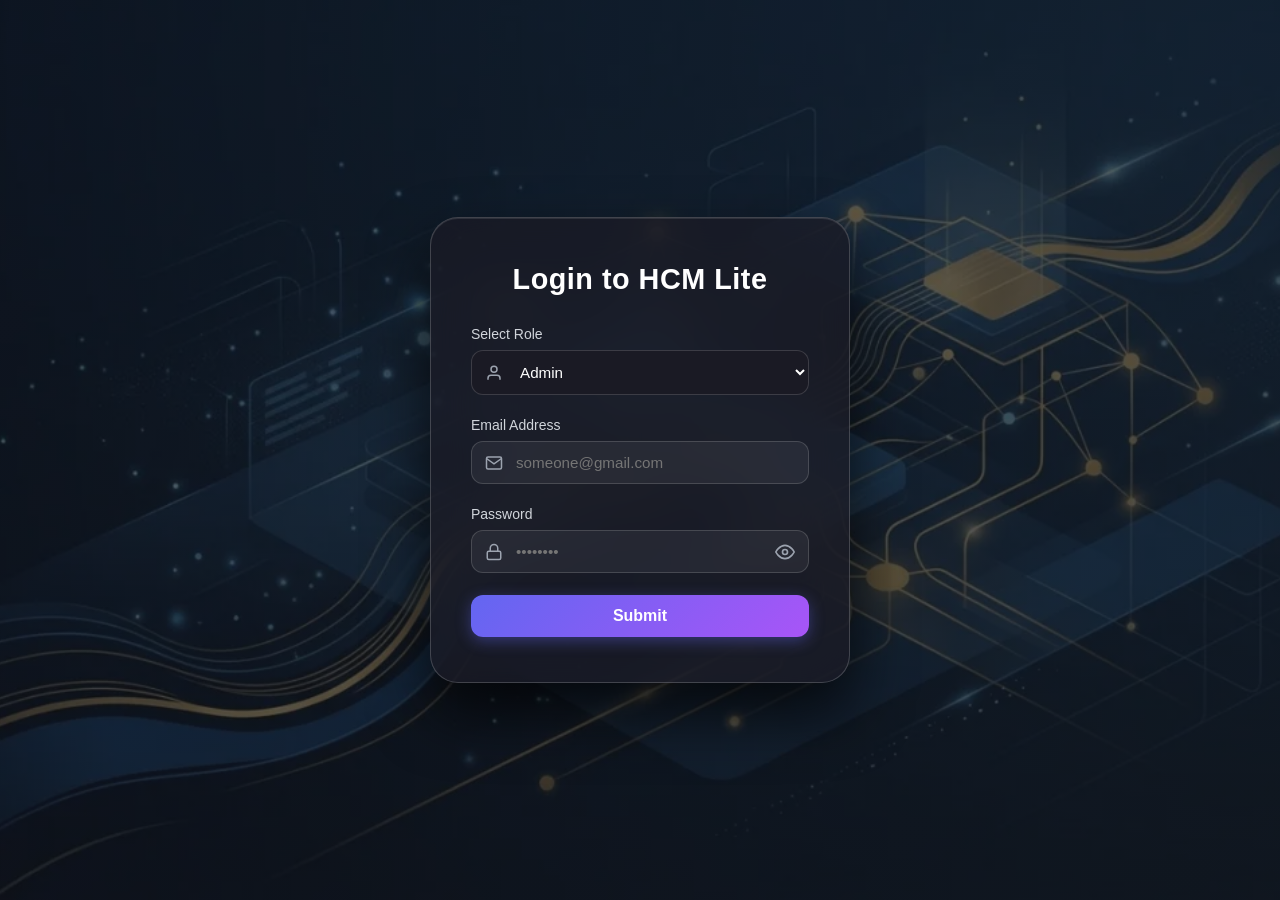
==== commit f3e93b2e: "first commit" ====
--- a/index.html
+++ b/index.html
@@ -3,43 +3,14 @@
 <head>
   <meta charset="UTF-8">
   <meta name="viewport" content="width=device-width, initial-scale=1.0">
-<<<<<<< HEAD
   <title>Login to HCM Lite</title>
   <link rel="stylesheet" href="css/style.css">
-=======
-  <title>Login - HCM Lite</title>
-  <link rel="stylesheet" href="css/style.css">
-  <style>
-    body {
-      display: flex;
-      justify-content: center;
-      align-items: center;
-      height: 100vh;
-      background-color: var(--bg-main);
-    }
-    .login-card {
-      background: var(--card-bg);
-      padding: 40px;
-      border-radius: 16px;
-      border: 1px solid var(--border-color);
-      width: 100%;
-      max-width: 400px;
-      box-shadow: 0 10px 30px rgba(0,0,0,0.4);
-    }
-    .login-card h2 {
-      margin-bottom: 24px;
-      color: var(--text-dark);
-      text-align: center;
-    }
-  </style>
->>>>>>> bc01bdb38291630fb4ff96b5915227e268af0a15
 </head>
 <body>
   <div class="login-card">
     <h2>Login to HCM Lite</h2>
     <form id="loginForm" onsubmit="handleLogin(event)">
       <div class="form-group">
-<<<<<<< HEAD
         <label>Select Role</label>
         <div class="input-wrapper">
           <svg class="left-icon" viewBox="0 0 24 24" stroke-width="2"><path d="M20 21v-2a4 4 0 0 0-4-4H8a4 4 0 0 0-4 4v2"></path><circle cx="12" cy="7" r="4"></circle></svg>
@@ -63,14 +34,6 @@
           <input type="password" id="loginPassword" required placeholder="••••••••">
           <svg class="toggle-password" id="eyeIcon" viewBox="0 0 24 24" stroke-width="2" onclick="togglePassword()"><path d="M1 12s4-8 11-8 11 8 11 8-4 8-11 8-11-8-11-8z"></path><circle cx="12" cy="12" r="3"></circle></svg>
         </div>
-=======
-        <label>Email Address</label>
-        <input type="email" id="loginEmail" required placeholder="admin@hcmlite.com">
-      </div>
-      <div class="form-group">
-        <label>Password</label>
-        <input type="password" id="loginPassword" required placeholder="••••••••">
->>>>>>> bc01bdb38291630fb4ff96b5915227e268af0a15
       </div>
       <div id="loginError" class="error-text" style="margin-bottom: 12px; text-align: center;"></div>
       <button type="submit" class="btn-primary" style="width: 100%;">Submit</button>
@@ -79,7 +42,6 @@
 
   <script src="js/storage.js"></script>
   <script src="js/auth.js"></script>
-<<<<<<< HEAD
   <script>
     function togglePassword() {
       const pwdInput = document.getElementById("loginPassword");
@@ -93,7 +55,5 @@
       }
     }
   </script>
-=======
->>>>>>> bc01bdb38291630fb4ff96b5915227e268af0a15
 </body>
 </html>
--- a/css/style.css
+++ b/css/style.css
@@ -19,15 +19,12 @@
 }
 
 body {
-<<<<<<< HEAD
   background: linear-gradient(135deg, rgba(18, 18, 20, 0.6), rgba(18, 18, 20, 0.75)), 
-              url('/images/bg-image.jpg') no-repeat center center fixed;
+              url('../images/bg-image.jpg') no-repeat center center fixed;
   background-size: cover;
   color: var(--text-dark);
   min-height: 100vh;
   display: flex;
-  justify-content: center;
-  align-items: center;
   overflow-x: hidden;
 }
 
@@ -42,6 +39,7 @@
   border: 1px solid rgba(255, 255, 255, 0.18);
   width: 100%;
   max-width: 420px;
+  margin: auto;
   box-shadow: 0 30px 60px rgba(0, 0, 0, 0.7), inset 0 1px 0 rgba(255, 255, 255, 0.1);
 }
 
@@ -128,18 +126,6 @@
   width: 260px;
   background: rgba(26, 26, 34, 0.9);
   backdrop-filter: blur(12px);
-=======
-  background-color: var(--bg-main);
-  color: var(--text-dark);
-  min-height: 100vh;
-  display: flex;
-  overflow-x: hidden;
-}
-
-.sidebar {
-  width: 260px;
-  background: var(--card-bg);
->>>>>>> bc01bdb38291630fb4ff96b5915227e268af0a15
   border-right: 1px solid var(--border-color);
   display: flex;
   flex-direction: column;
@@ -195,29 +181,18 @@
   flex-direction: column;
   min-width: 0;
   width: calc(100% - 260px);
-<<<<<<< HEAD
   background: transparent;
-=======
-  background-color: var(--bg-main);
->>>>>>> bc01bdb38291630fb4ff96b5915227e268af0a15
 }
 
 header {
   height: 72px;
-<<<<<<< HEAD
   background: rgba(18, 18, 20, 0.75);
   backdrop-filter: blur(12px);
-=======
-  background: var(--bg-main);
->>>>>>> bc01bdb38291630fb4ff96b5915227e268af0a15
   display: flex;
   align-items: center;
   justify-content: space-between;
   padding: 0 32px;
-<<<<<<< HEAD
   border-bottom: 1px solid var(--border-color);
-=======
->>>>>>> bc01bdb38291630fb4ff96b5915227e268af0a15
 }
 
 .header-user {
@@ -265,7 +240,6 @@
 }
 
 .stat-card {
-<<<<<<< HEAD
   background: rgba(26, 26, 34, 0.85);
   backdrop-filter: blur(12px);
   padding: 24px;
@@ -279,13 +253,6 @@
   transform: translateY(-4px);
   border-color: rgba(168, 85, 247, 0.5);
   box-shadow: 0 10px 30px rgba(99, 102, 241, 0.2);
-=======
-  background: var(--card-bg);
-  padding: 24px;
-  border-radius: 16px;
-  border: 1px solid var(--border-color);
-  box-shadow: 0 4px 20px rgba(0,0,0,0.2);
->>>>>>> bc01bdb38291630fb4ff96b5915227e268af0a15
 }
 
 .stat-card h3 {
@@ -309,39 +276,23 @@
 }
 
 .chart-box {
-<<<<<<< HEAD
   background: rgba(26, 26, 34, 0.85);
   backdrop-filter: blur(12px);
-=======
-  background: var(--card-bg);
->>>>>>> bc01bdb38291630fb4ff96b5915227e268af0a15
   padding: 24px;
   border-radius: 16px;
   border: 1px solid var(--border-color);
   min-width: 0;
-<<<<<<< HEAD
   box-shadow: 0 4px 20px rgba(0,0,0,0.3);
 }
 
 .data-table-container {
   background: rgba(26, 26, 34, 0.85);
   backdrop-filter: blur(12px);
-=======
-  box-shadow: 0 4px 20px rgba(0,0,0,0.2);
-}
-
-.data-table-container {
-  background: var(--card-bg);
->>>>>>> bc01bdb38291630fb4ff96b5915227e268af0a15
   border-radius: 16px;
   border: 1px solid var(--border-color);
   overflow-x: auto;
   width: 100%;
-<<<<<<< HEAD
   box-shadow: 0 4px 20px rgba(0,0,0,0.3);
-=======
-  box-shadow: 0 4px 20px rgba(0,0,0,0.2);
->>>>>>> bc01bdb38291630fb4ff96b5915227e268af0a15
 }
 
 table {
@@ -370,53 +321,17 @@
   color: white;
   border: none;
   padding: 12px 20px;
-<<<<<<< HEAD
   border-radius: 12px;
   font-weight: 600;
   font-size: 1rem;
   cursor: pointer;
   box-shadow: 0 4px 15px rgba(99, 102, 241, 0.4);
   transition: all 0.3s ease;
-=======
-  border-radius: 10px;
-  font-weight: 600;
-  cursor: pointer;
-  box-shadow: 0 4px 15px rgba(99, 102, 241, 0.4);
-  transition: opacity 0.2s;
->>>>>>> bc01bdb38291630fb4ff96b5915227e268af0a15
 }
 
 .btn-primary:hover {
   opacity: 0.9;
-<<<<<<< HEAD
   transform: translateY(-1px);
-=======
-}
-
-.form-group {
-  margin-bottom: 20px;
-}
-
-.form-group label {
-  display: block;
-  font-size: 0.875rem;
-  margin-bottom: 8px;
-  color: var(--text-muted);
-}
-
-.form-group input, .form-group select {
-  width: 100%;
-  padding: 12px;
-  background: var(--bg-main);
-  border: 1px solid var(--border-color);
-  color: var(--text-dark);
-  border-radius: 10px;
-  outline: none;
-}
-
-.form-group input:focus, .form-group select:focus {
-  border-color: var(--primary);
->>>>>>> bc01bdb38291630fb4ff96b5915227e268af0a15
 }
 
 .error-text {
@@ -425,20 +340,6 @@
   margin-top: 6px;
 }
 
-<<<<<<< HEAD
-=======
-.badge {
-  padding: 6px 12px;
-  border-radius: 20px;
-  font-size: 0.75rem;
-  font-weight: 600;
-}
-
-.badge-success { background: rgba(16, 185, 129, 0.15); color: #34d399; }
-.badge-warning { background: rgba(245, 158, 11, 0.15); color: #fbbf24; }
-.badge-danger { background: rgba(239, 68, 68, 0.15); color: #f87171; }
-
->>>>>>> bc01bdb38291630fb4ff96b5915227e268af0a15
 .chat-toggle-btn {
   position: fixed;
   bottom: 24px;
@@ -460,12 +361,8 @@
   right: 24px;
   width: 340px;
   height: 420px;
-<<<<<<< HEAD
   background: rgba(26, 26, 34, 0.95);
   backdrop-filter: blur(12px);
-=======
-  background: var(--card-bg) !important;
->>>>>>> bc01bdb38291630fb4ff96b5915227e268af0a15
   border: 1px solid var(--border-color);
   border-radius: 16px;
   box-shadow: 0 10px 30px rgba(0,0,0,0.4);
@@ -519,14 +416,11 @@
 }
 
 .chat-input {
+  file-input { display: none; }
   display: flex;
   padding: 12px;
   border-top: 1px solid var(--border-color);
-<<<<<<< HEAD
   background: rgba(26, 26, 34, 0.95);
-=======
-  background: var(--card-bg);
->>>>>>> bc01bdb38291630fb4ff96b5915227e268af0a15
   border-radius: 0 0 16px 16px;
 }
 
@@ -540,35 +434,6 @@
   outline: none;
 }
 
-<<<<<<< HEAD
-=======
-div[style*="background: white"], 
-div[style*="background: #fff"], 
-div[style*="background:#fff"], 
-div[style*="background:#ffffff"],
-div[style*="background: white;"] {
-  background: var(--card-bg) !important;
-  color: var(--text-dark) !important;
-  border: 1px solid var(--border-color) !important;
-}
-
-div[style*="background: white"] input, 
-div[style*="background: white"] select,
-div[style*="background: #fff"] input,
-div[style*="background: #fff"] select {
-  background: var(--bg-main) !important;
-  color: var(--text-dark) !important;
-  border: 1px solid var(--border-color) !important;
-}
-
-div[style*="background: white"] p,
-div[style*="background: white"] h2,
-div[style*="background: white"] h3,
-div[style*="background: white"] label {
-  color: var(--text-dark) !important;
-}
-
->>>>>>> bc01bdb38291630fb4ff96b5915227e268af0a15
 @media (max-width: 1024px) {
   .charts-container {
     grid-template-columns: 1fr;
